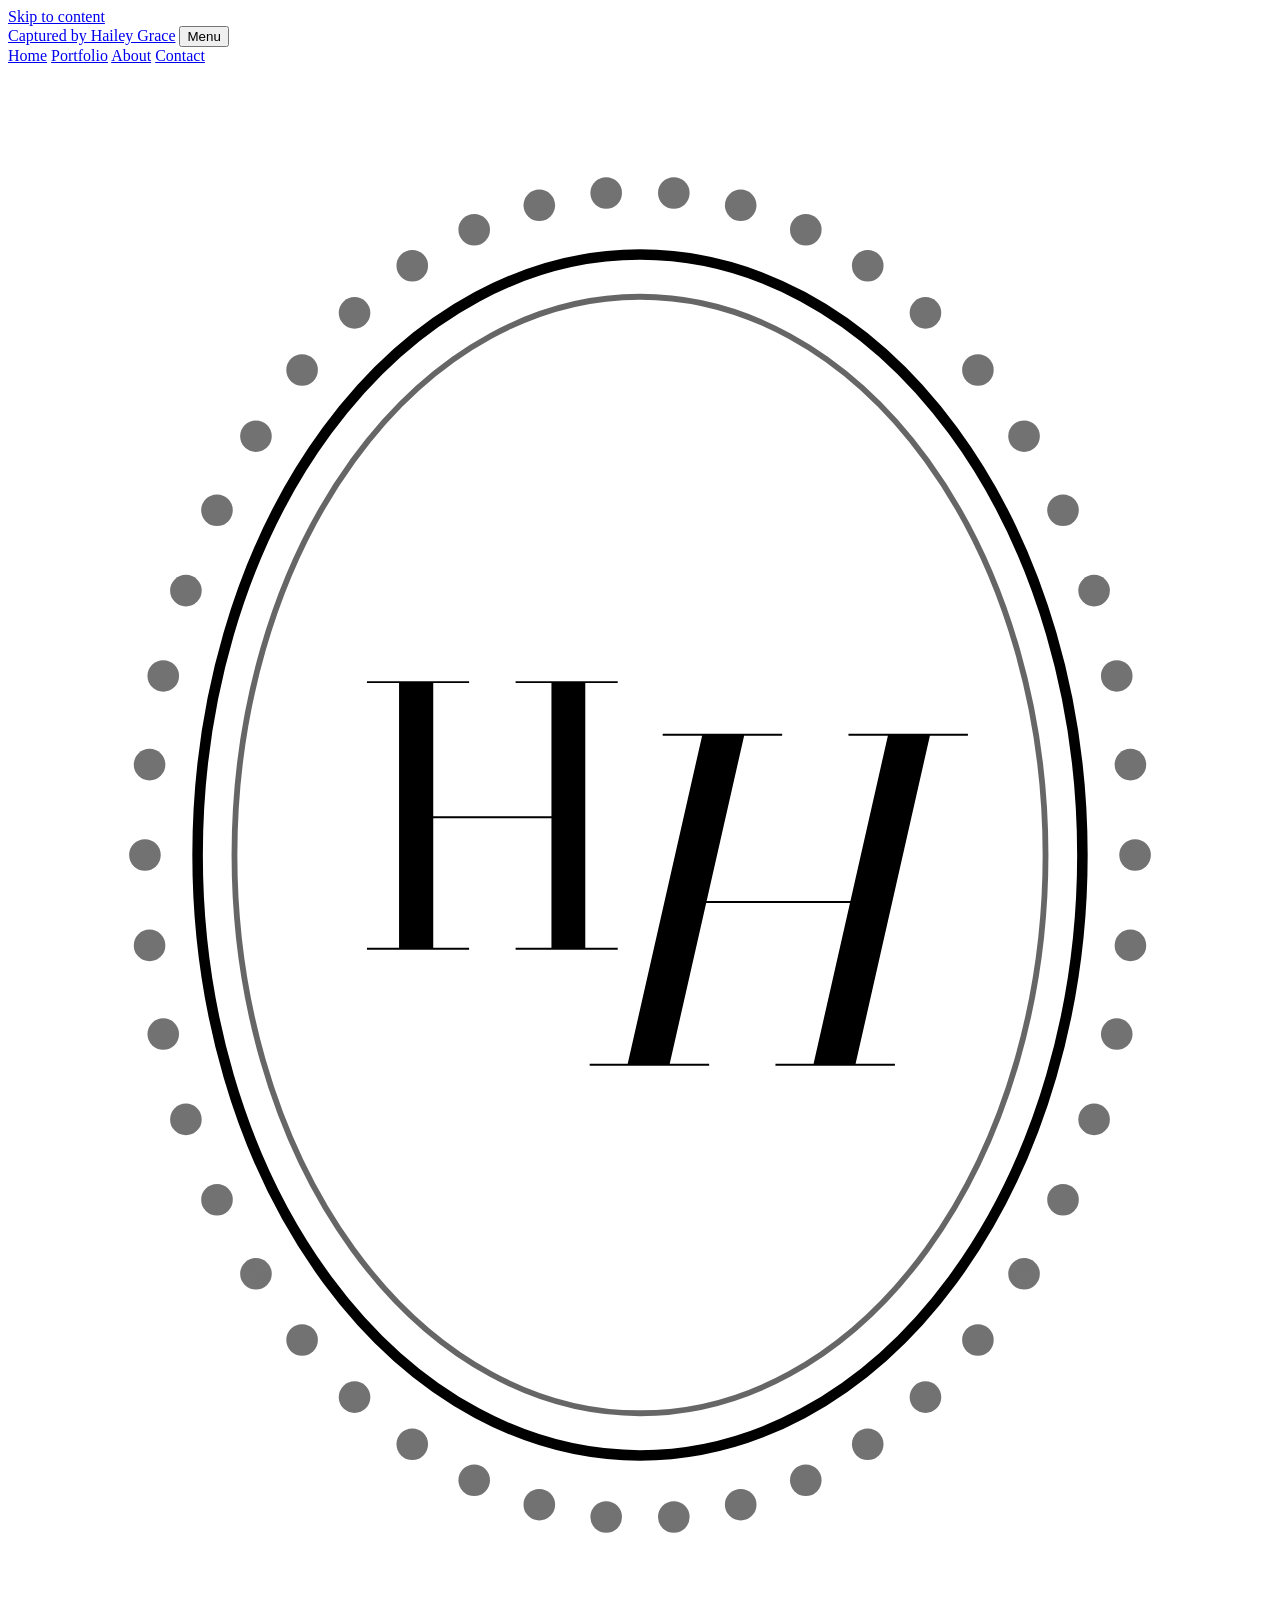
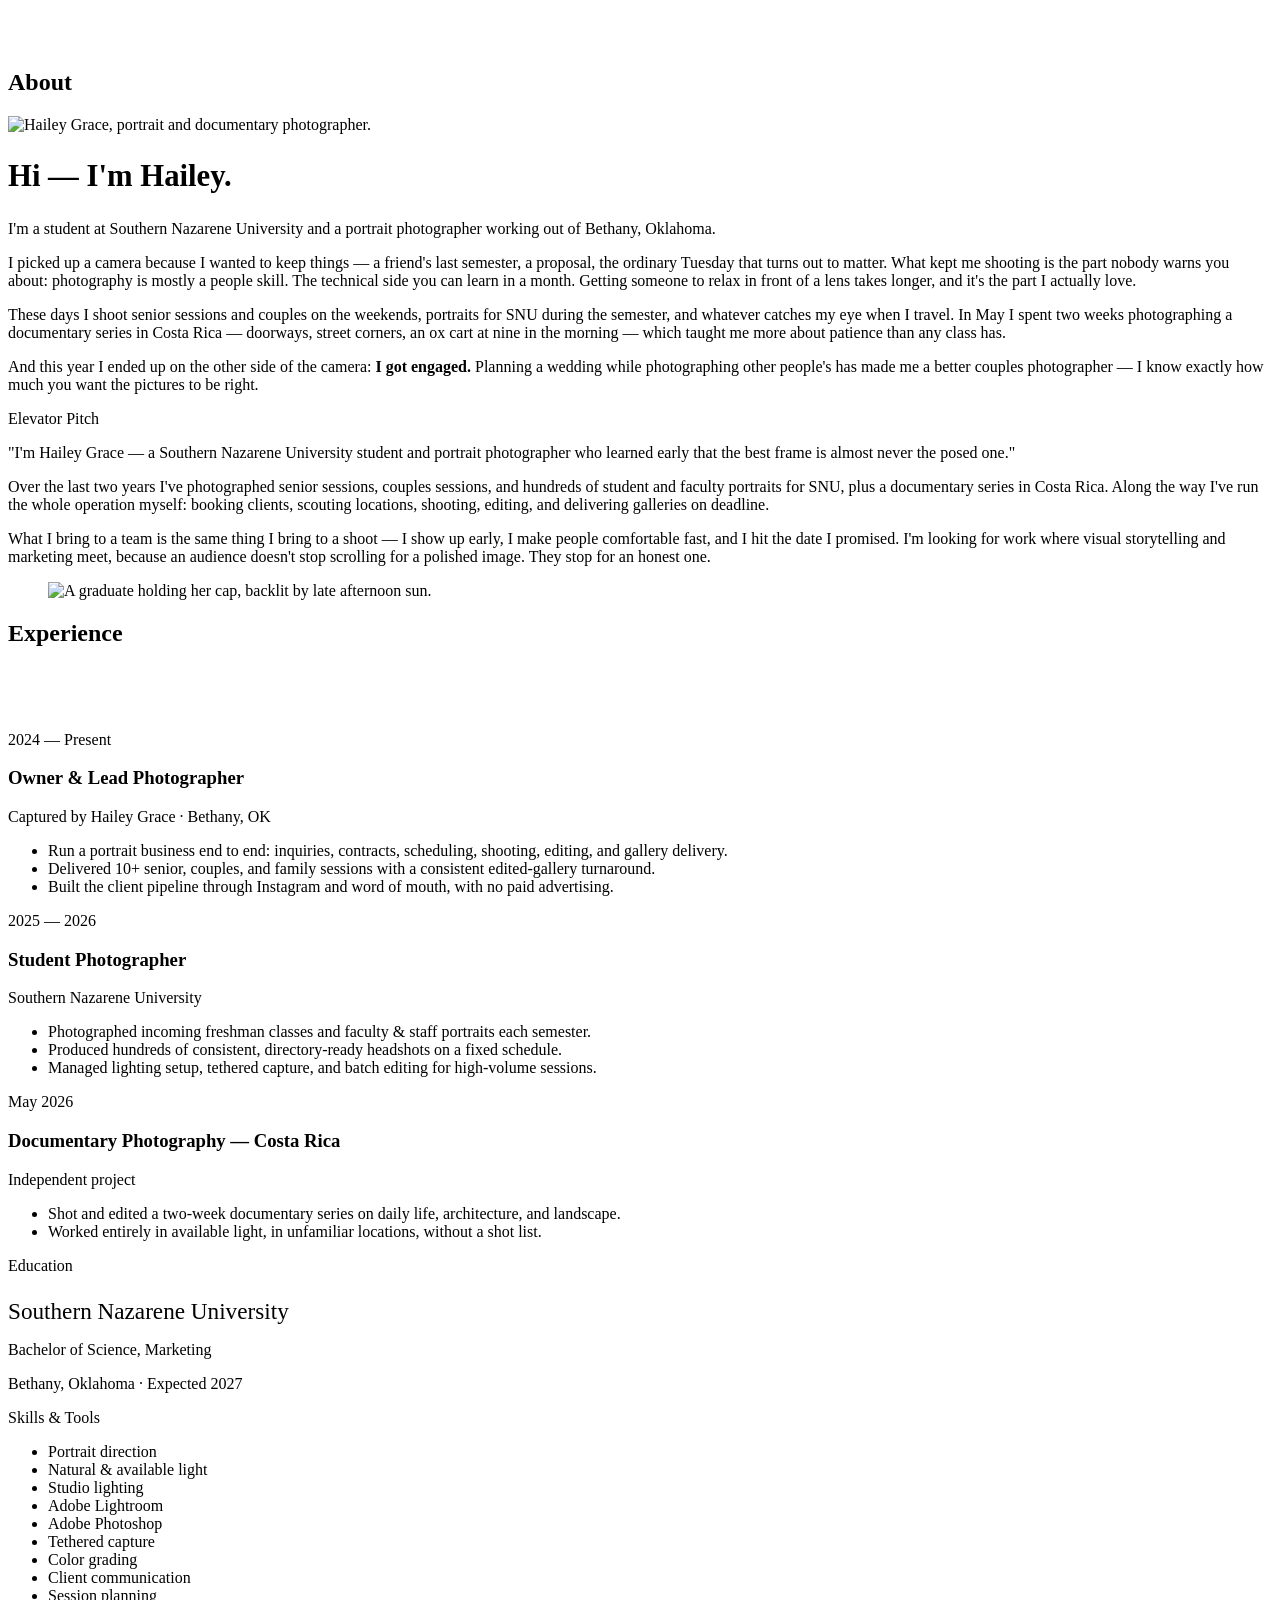
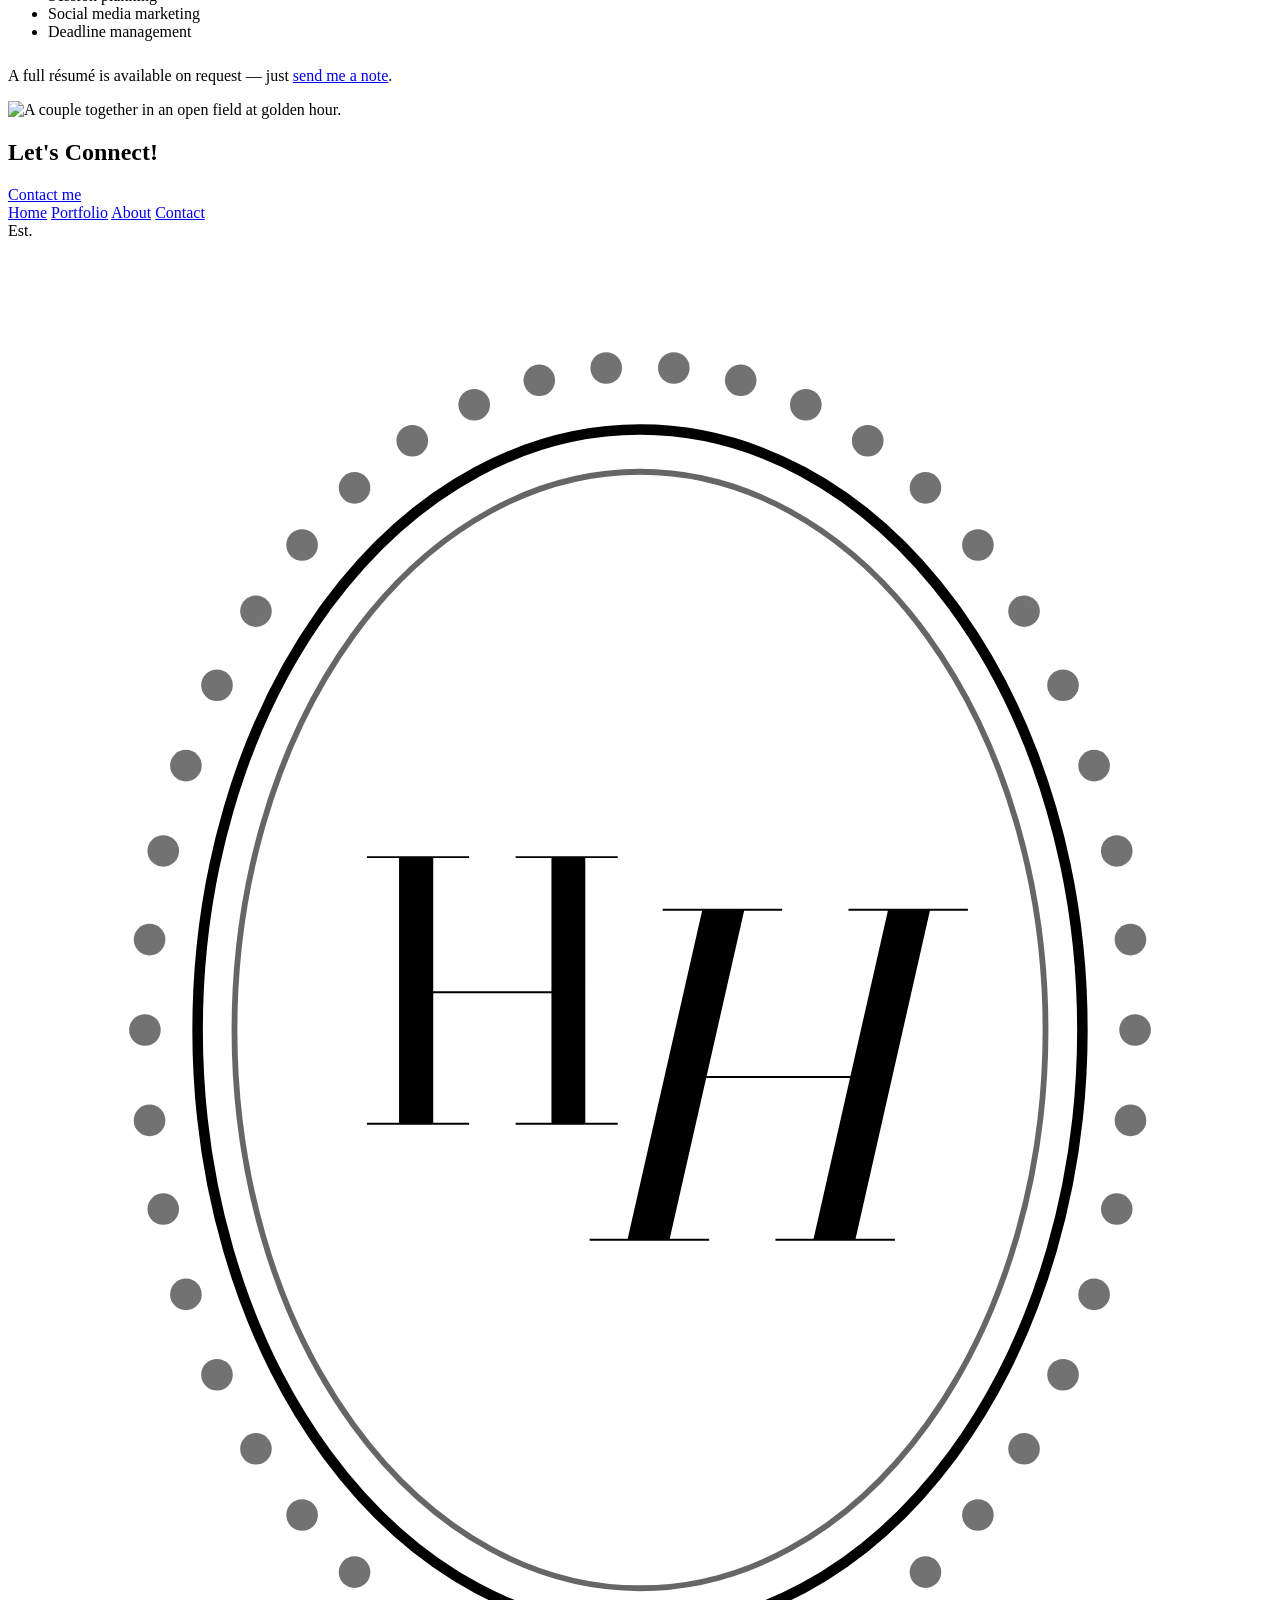
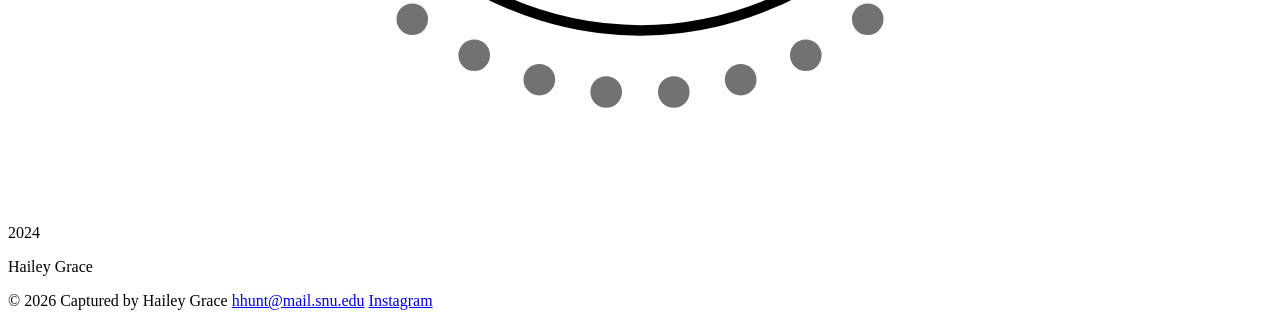
==== about.html @ 38328114 "Add about.html" ====
<!DOCTYPE html>
<html lang="en">
<head>
<title>About — Captured by Hailey Grace</title>
<meta name="description" content="Hailey Grace is a Southern Nazarene University student and portrait photographer in Oklahoma City.">
<meta charset="utf-8">
<meta name="viewport" content="width=device-width, initial-scale=1">
<link rel="icon" href="data:image/svg+xml,<svg xmlns='http://www.w3.org/2000/svg' viewBox='0 0 100 100'><rect width='100' height='100' fill='%23FFFDFB'/><text x='50' y='70' text-anchor='middle' font-family='Didot,serif' font-size='58' fill='%236E89A0'>H</text></svg>">
<link rel="preconnect" href="https://fonts.googleapis.com">
<link rel="preconnect" href="https://fonts.gstatic.com" crossorigin>
<link href="https://fonts.googleapis.com/css2?family=Bodoni+Moda:ital,opsz,wght@0,6..96,400;0,6..96,500;1,6..96,400&family=Cormorant+Garamond:ital,wght@0,300;0,400;0,500;1,400&display=swap" rel="stylesheet">
<link rel="stylesheet" href="css/styles.css">
</head>
<body>
<a class="skip-link" href="#main">Skip to content</a>
<div class="topbar"></div>

<header class="site-header site-header--solid">
  <div class="wrap site-header__inner">
    <a class="brandmark" href="index.html">Captured by Hailey Grace</a>
    <button class="nav-toggle" type="button" aria-expanded="false" aria-controls="primary-nav">
      <span></span><span class="visually-hidden">Menu</span>
    </button>
    <nav class="nav" id="primary-nav" aria-label="Primary">
      <a href="index.html">Home</a>
      <a href="work.html">Portfolio</a>
      <a href="about.html" aria-current="page">About</a>
      <a href="contact.html">Contact</a>
    </nav>
  </div>
</header>

<main id="main">
  <section class="wrap page-head">
    <svg class="crest" viewBox="0 0 120 150" aria-hidden="true" focusable="false">
  <g fill="currentColor" opacity=".55"><circle cx="107.00" cy="75.00" r="1.5"/><circle cx="106.56" cy="83.58" r="1.5"/><circle cx="105.26" cy="92.00" r="1.5"/><circle cx="103.11" cy="100.10" r="1.5"/><circle cx="100.16" cy="107.73" r="1.5"/><circle cx="96.46" cy="114.76" r="1.5"/><circle cx="92.08" cy="121.04" r="1.5"/><circle cx="87.10" cy="126.47" r="1.5"/><circle cx="81.62" cy="130.94" r="1.5"/><circle cx="75.74" cy="134.36" r="1.5"/><circle cx="69.56" cy="136.68" r="1.5"/><circle cx="63.21" cy="137.85" r="1.5"/><circle cx="56.79" cy="137.85" r="1.5"/><circle cx="50.44" cy="136.68" r="1.5"/><circle cx="44.26" cy="134.36" r="1.5"/><circle cx="38.38" cy="130.94" r="1.5"/><circle cx="32.90" cy="126.47" r="1.5"/><circle cx="27.92" cy="121.04" r="1.5"/><circle cx="23.54" cy="114.76" r="1.5"/><circle cx="19.84" cy="107.73" r="1.5"/><circle cx="16.89" cy="100.10" r="1.5"/><circle cx="14.74" cy="92.00" r="1.5"/><circle cx="13.44" cy="83.58" r="1.5"/><circle cx="13.00" cy="75.00" r="1.5"/><circle cx="13.44" cy="66.42" r="1.5"/><circle cx="14.74" cy="58.00" r="1.5"/><circle cx="16.89" cy="49.90" r="1.5"/><circle cx="19.84" cy="42.27" r="1.5"/><circle cx="23.54" cy="35.24" r="1.5"/><circle cx="27.92" cy="28.96" r="1.5"/><circle cx="32.90" cy="23.53" r="1.5"/><circle cx="38.38" cy="19.06" r="1.5"/><circle cx="44.26" cy="15.64" r="1.5"/><circle cx="50.44" cy="13.32" r="1.5"/><circle cx="56.79" cy="12.15" r="1.5"/><circle cx="63.21" cy="12.15" r="1.5"/><circle cx="69.56" cy="13.32" r="1.5"/><circle cx="75.74" cy="15.64" r="1.5"/><circle cx="81.62" cy="19.06" r="1.5"/><circle cx="87.10" cy="23.53" r="1.5"/><circle cx="92.08" cy="28.96" r="1.5"/><circle cx="96.46" cy="35.24" r="1.5"/><circle cx="100.16" cy="42.27" r="1.5"/><circle cx="103.11" cy="49.90" r="1.5"/><circle cx="105.26" cy="58.00" r="1.5"/><circle cx="106.56" cy="66.42" r="1.5"/></g>
  <ellipse cx="60" cy="75" rx="42" ry="57" fill="none" stroke="currentColor" stroke-width="1"/>
  <ellipse cx="60" cy="75" rx="38.5" ry="53" fill="none" stroke="currentColor" stroke-width=".55" opacity=".6"/>
  <text x="46" y="84" text-anchor="middle" font-family="Bodoni Moda, Didot, serif"
        font-size="34" font-weight="400" fill="currentColor">H</text>
  <text x="72" y="95" text-anchor="middle" font-family="Bodoni Moda, Didot, serif"
        font-size="42" font-style="italic" font-weight="400" fill="currentColor">H</text>
</svg>
    <h1 class="display">About</h1>
  </section>

  <section class="wrap" style="padding-bottom:var(--section);">
    <div class="split">
      <div class="split__img">
        <img src="images/hailey.jpg" width="880" height="1100"
             alt="Hailey Grace, portrait and documentary photographer.">
      </div>
      <div>
        <h2 class="display display--ink" style="font-size:clamp(1.3rem,2.4vw,2rem);">Hi — I'm Hailey.</h2>
        <p class="lede" style="margin-top:1.4rem;">
          I'm a student at Southern Nazarene University and a portrait photographer
          working out of Bethany, Oklahoma.
        </p>
        <p>
          I picked up a camera because I wanted to keep things — a friend's last
          semester, a proposal, the ordinary Tuesday that turns out to matter. What
          kept me shooting is the part nobody warns you about: photography is mostly
          a people skill. The technical side you can learn in a month. Getting someone
          to relax in front of a lens takes longer, and it's the part I actually love.
        </p>
        <p>
          These days I shoot senior sessions and couples on the weekends, portraits for
          SNU during the semester, and whatever catches my eye when I travel. In May
          I spent two weeks photographing a documentary series in Costa Rica — doorways,
          street corners, an ox cart at nine in the morning — which taught me more about
          patience than any class has.
        </p>
        <p>
          And this year I ended up on the other side of the camera: <strong>I got engaged.</strong>
          Planning a wedding while photographing other people's has made me a better couples
          photographer — I know exactly how much you want the pictures to be right.
        </p>
      </div>
    </div>
  </section>

  <!-- ============ ELEVATOR PITCH ============ -->
  <section class="band">
    <div class="wrap band__grid">
      <div class="band__card">
        <p class="est" style="margin-bottom:1rem;">Elevator Pitch</p>
        <p class="pitch" style="margin-top:0;">
          "I'm Hailey Grace — a Southern Nazarene University student and portrait
          photographer who learned early that the best frame is almost never the posed one."
        </p>
        <p>
          Over the last two years I've photographed senior sessions, couples sessions, and
          hundreds of student and faculty portraits for SNU, plus a documentary series in
          Costa Rica. Along the way I've run the whole operation myself: booking clients,
          scouting locations, shooting, editing, and delivering galleries on deadline.
        </p>
        <p>
          What I bring to a team is the same thing I bring to a shoot — I show up early,
          I make people comfortable fast, and I hit the date I promised. I'm looking for
          work where visual storytelling and marketing meet, because an audience doesn't
          stop scrolling for a polished image. They stop for an honest one.
        </p>
      </div>
      <figure class="band__photo">
        <img src="images/grid/senior-mallory-01.jpg" width="600" height="900" loading="lazy"
             alt="A graduate holding her cap, backlit by late afternoon sun.">
      </figure>
    </div>
  </section>

  <!-- ============ EXPERIENCE ============ -->
  <section class="section">
    <div class="wrap">
      <div class="page-head" style="padding-block:0 clamp(40px,5vw,64px);">
        <h2 class="display">Experience</h2>
      </div>

      <div class="entry">
        <div class="entry__when">2024 — Present</div>
        <div>
          <h3>Owner &amp; Lead Photographer</h3>
          <p class="entry__org">Captured by Hailey Grace · Bethany, OK</p>
          <ul>
            <li>Run a portrait business end to end: inquiries, contracts, scheduling, shooting, editing, and gallery delivery.</li>
            <li>Delivered 10+ senior, couples, and family sessions with a consistent edited-gallery turnaround.</li>
            <li>Built the client pipeline through Instagram and word of mouth, with no paid advertising.</li>
          </ul>
        </div>
      </div>

      <div class="entry">
        <div class="entry__when">2025 — 2026</div>
        <div>
          <h3>Student Photographer</h3>
          <p class="entry__org">Southern Nazarene University</p>
          <ul>
            <li>Photographed incoming freshman classes and faculty &amp; staff portraits each semester.</li>
            <li>Produced hundreds of consistent, directory-ready headshots on a fixed schedule.</li>
            <li>Managed lighting setup, tethered capture, and batch editing for high-volume sessions.</li>
          </ul>
        </div>
      </div>

      <div class="entry">
        <div class="entry__when">May 2026</div>
        <div>
          <h3>Documentary Photography — Costa Rica</h3>
          <p class="entry__org">Independent project</p>
          <ul>
            <li>Shot and edited a two-week documentary series on daily life, architecture, and landscape.</li>
            <li>Worked entirely in available light, in unfamiliar locations, without a shot list.</li>
          </ul>
        </div>
      </div>
    </div>
  </section>

  <!-- ============ EDUCATION + SKILLS ============ -->
  <section class="section" style="padding-top:0;">
    <div class="wrap resume">
      <div>
        <p class="est" style="margin-bottom:1rem;">Education</p>
        <h3 style="font-family:var(--serif);font-weight:400;font-size:1.45rem;color:var(--ink);margin-bottom:.4rem;">Southern Nazarene University</h3>
        <p class="muted" style="margin-bottom:.2rem;">Bachelor of Science, Marketing</p>
        <p class="muted">Bethany, Oklahoma · Expected 2027</p>
      </div>
      <div>
        <p class="est" style="margin-bottom:1rem;">Skills &amp; Tools</p>
        <ul class="skills">
          <li>Portrait direction</li>
          <li>Natural &amp; available light</li>
          <li>Studio lighting</li>
          <li>Adobe Lightroom</li>
          <li>Adobe Photoshop</li>
          <li>Tethered capture</li>
          <li>Color grading</li>
          <li>Client communication</li>
          <li>Session planning</li>
          <li>Social media marketing</li>
          <li>Deadline management</li>
        </ul>
        <p class="muted" style="margin-top:1.6rem;">
          A full résumé is available on request — just
          <a class="link" href="contact.html">send me a note</a>.
        </p>
      </div>
    </div>
  </section>

  <section class="cta-band">
    <img src="images/cta.jpg" width="2400" height="1435" loading="lazy"
         alt="A couple together in an open field at golden hour.">
    <div class="cta-band__inner">
      <h2>Let's Connect!</h2>
      <a class="pill pill--white" href="contact.html">Contact me</a>
    </div>
  </section>
</main>

<footer class="site-footer">
  <div class="wrap">
    <nav class="footer__nav" aria-label="Footer">
      <a href="index.html">Home</a>
      <a href="work.html">Portfolio</a>
      <a href="about.html">About</a>
      <a href="contact.html">Contact</a>
    </nav>
    <div class="crest-line">
      <span class="est">Est.</span>
      <svg class="crest" viewBox="0 0 120 150" aria-hidden="true" focusable="false">
  <g fill="currentColor" opacity=".55"><circle cx="107.00" cy="75.00" r="1.5"/><circle cx="106.56" cy="83.58" r="1.5"/><circle cx="105.26" cy="92.00" r="1.5"/><circle cx="103.11" cy="100.10" r="1.5"/><circle cx="100.16" cy="107.73" r="1.5"/><circle cx="96.46" cy="114.76" r="1.5"/><circle cx="92.08" cy="121.04" r="1.5"/><circle cx="87.10" cy="126.47" r="1.5"/><circle cx="81.62" cy="130.94" r="1.5"/><circle cx="75.74" cy="134.36" r="1.5"/><circle cx="69.56" cy="136.68" r="1.5"/><circle cx="63.21" cy="137.85" r="1.5"/><circle cx="56.79" cy="137.85" r="1.5"/><circle cx="50.44" cy="136.68" r="1.5"/><circle cx="44.26" cy="134.36" r="1.5"/><circle cx="38.38" cy="130.94" r="1.5"/><circle cx="32.90" cy="126.47" r="1.5"/><circle cx="27.92" cy="121.04" r="1.5"/><circle cx="23.54" cy="114.76" r="1.5"/><circle cx="19.84" cy="107.73" r="1.5"/><circle cx="16.89" cy="100.10" r="1.5"/><circle cx="14.74" cy="92.00" r="1.5"/><circle cx="13.44" cy="83.58" r="1.5"/><circle cx="13.00" cy="75.00" r="1.5"/><circle cx="13.44" cy="66.42" r="1.5"/><circle cx="14.74" cy="58.00" r="1.5"/><circle cx="16.89" cy="49.90" r="1.5"/><circle cx="19.84" cy="42.27" r="1.5"/><circle cx="23.54" cy="35.24" r="1.5"/><circle cx="27.92" cy="28.96" r="1.5"/><circle cx="32.90" cy="23.53" r="1.5"/><circle cx="38.38" cy="19.06" r="1.5"/><circle cx="44.26" cy="15.64" r="1.5"/><circle cx="50.44" cy="13.32" r="1.5"/><circle cx="56.79" cy="12.15" r="1.5"/><circle cx="63.21" cy="12.15" r="1.5"/><circle cx="69.56" cy="13.32" r="1.5"/><circle cx="75.74" cy="15.64" r="1.5"/><circle cx="81.62" cy="19.06" r="1.5"/><circle cx="87.10" cy="23.53" r="1.5"/><circle cx="92.08" cy="28.96" r="1.5"/><circle cx="96.46" cy="35.24" r="1.5"/><circle cx="100.16" cy="42.27" r="1.5"/><circle cx="103.11" cy="49.90" r="1.5"/><circle cx="105.26" cy="58.00" r="1.5"/><circle cx="106.56" cy="66.42" r="1.5"/></g>
  <ellipse cx="60" cy="75" rx="42" ry="57" fill="none" stroke="currentColor" stroke-width="1"/>
  <ellipse cx="60" cy="75" rx="38.5" ry="53" fill="none" stroke="currentColor" stroke-width=".55" opacity=".6"/>
  <text x="46" y="84" text-anchor="middle" font-family="Bodoni Moda, Didot, serif"
        font-size="34" font-weight="400" fill="currentColor">H</text>
  <text x="72" y="95" text-anchor="middle" font-family="Bodoni Moda, Didot, serif"
        font-size="42" font-style="italic" font-weight="400" fill="currentColor">H</text>
</svg>
      <span class="est">2024</span>
    </div>
    <p class="footer__logo">Hailey Grace</p>
    <div class="footer__meta">
      <span>© <span id="year">2026</span> Captured by Hailey Grace</span>
      <a href="mailto:hhunt@mail.snu.edu">hhunt@mail.snu.edu</a>
      <a href="https://instagram.com/capturedby.haileygrace" target="_blank" rel="noopener">Instagram</a>
    </div>
  </div>
</footer>
<script>document.getElementById("year").textContent = new Date().getFullYear();</script>
<script src="js/main.js"></script>
</body>
</html>
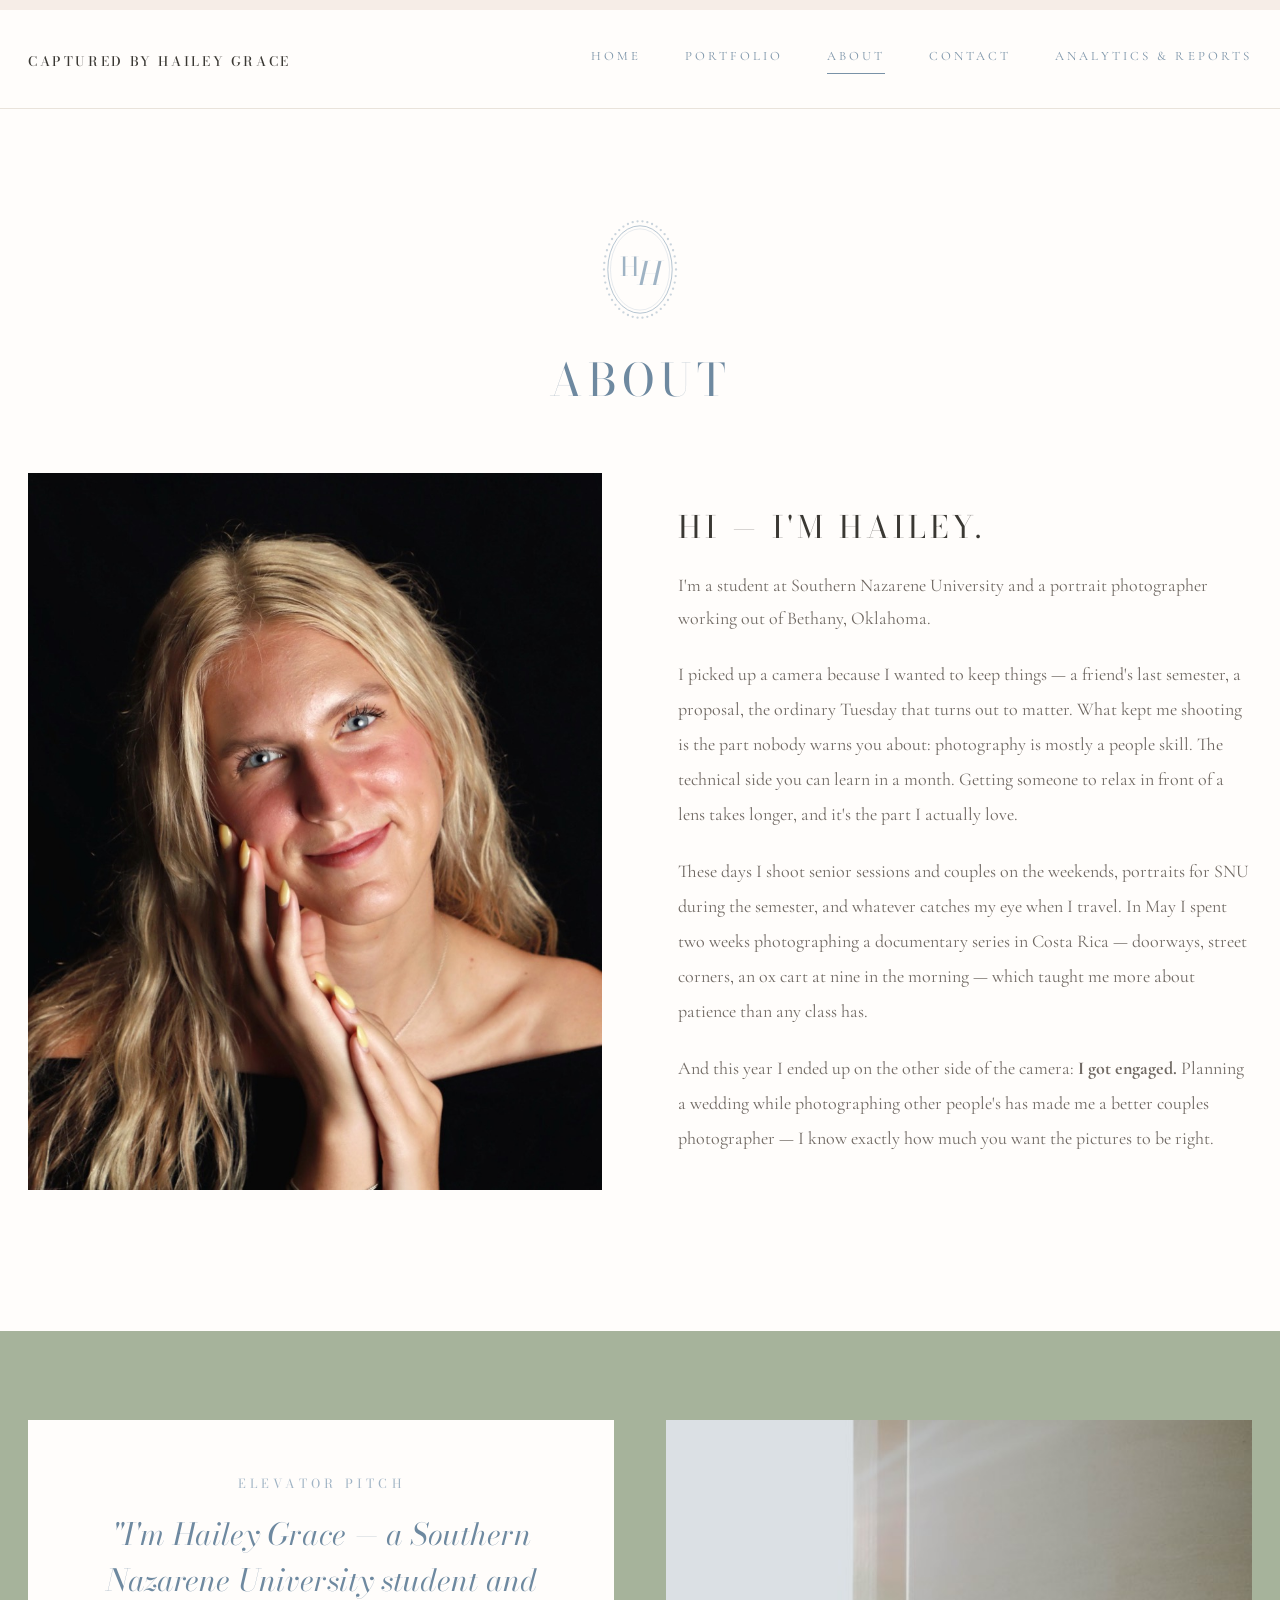
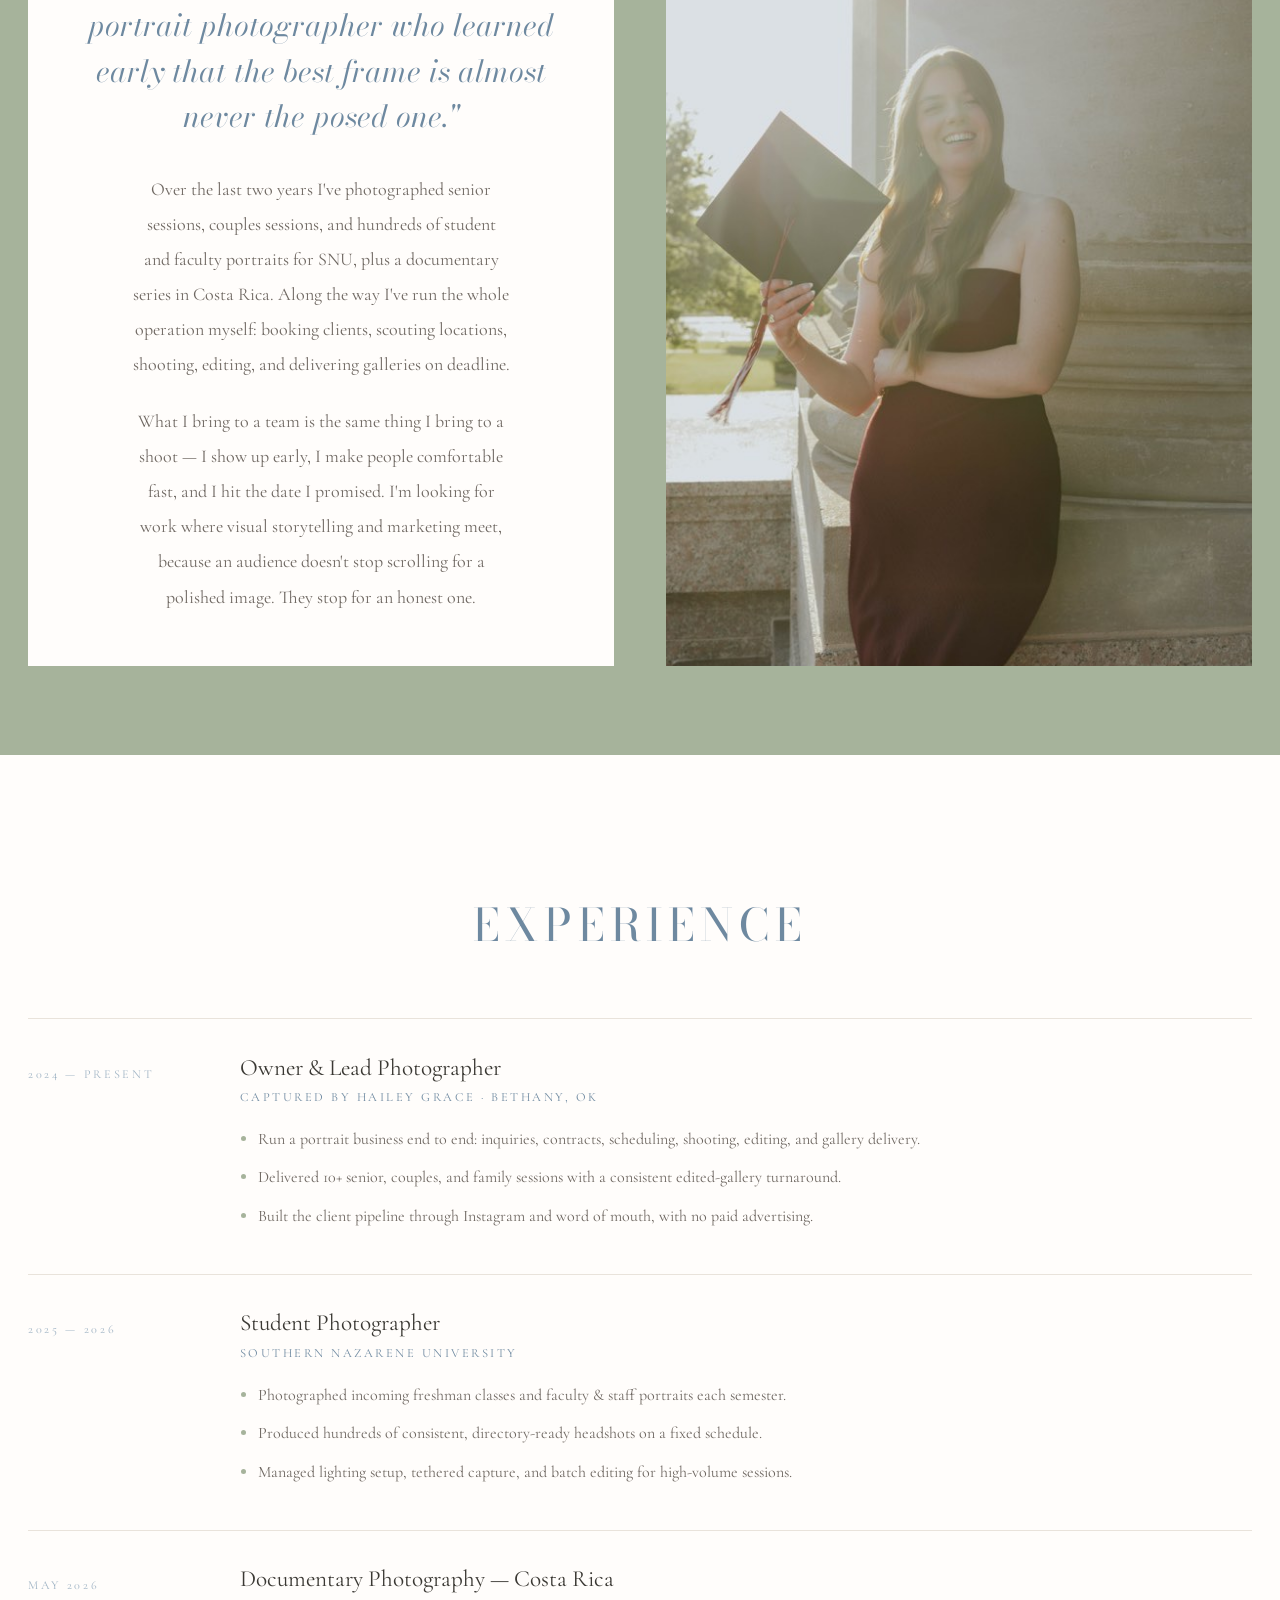
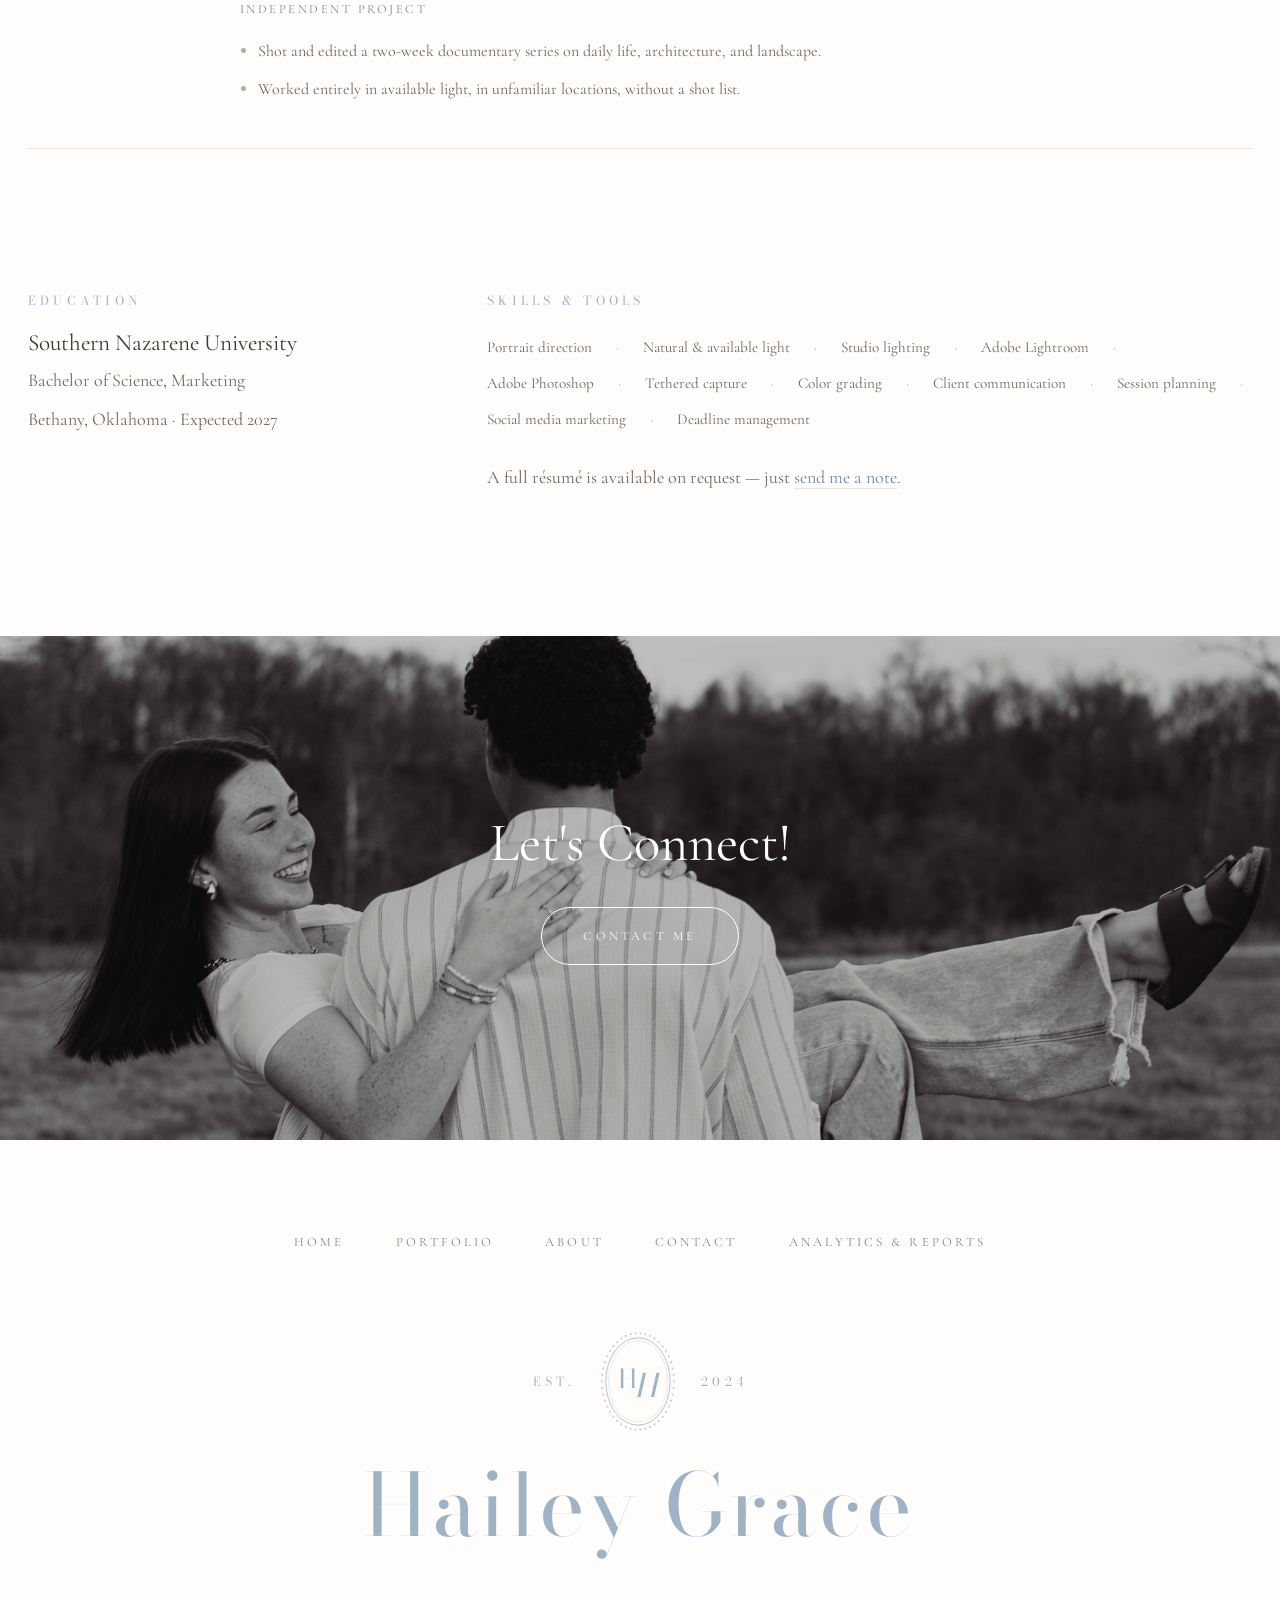
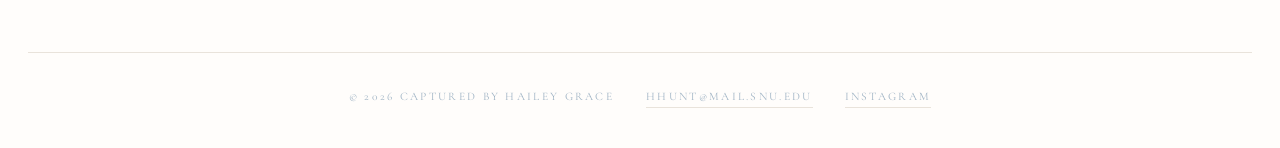
==== commit 4e7f7f5e: "Add files via upload" ====
--- a/about.html
+++ b/about.html
@@ -26,6 +26,7 @@
       <a href="work.html">Portfolio</a>
       <a href="about.html" aria-current="page">About</a>
       <a href="contact.html">Contact</a>
+      <a href="reports.html">Analytics &amp; Reports</a>
     </nav>
   </div>
 </header>
@@ -204,6 +205,7 @@
       <a href="work.html">Portfolio</a>
       <a href="about.html">About</a>
       <a href="contact.html">Contact</a>
+      <a href="reports.html">Analytics &amp; Reports</a>
     </nav>
     <div class="crest-line">
       <span class="est">Est.</span>
@@ -227,6 +229,7 @@
   </div>
 </footer>
 <script>document.getElementById("year").textContent = new Date().getFullYear();</script>
+<script src="js/analytics.js"></script>
 <script src="js/main.js"></script>
 </body>
 </html>
--- a/css/styles.css
+++ b/css/styles.css
@@ -0,0 +1,528 @@
+/* ==========================================================================
+   Captured by Hailey Hunt
+   Warm white, dusty blue, sage. Didone display caps over a light serif body.
+   Full-bleed photographs; type set wide and quiet.
+   ========================================================================== */
+
+:root {
+  --paper:      #FFFDFB;
+  --blush:      #F6EDE7;
+  --sage:       #A6B39B;
+  --sage-deep:  #79876B;
+  --blue:       #6E89A0;   /* headings — passes AA on paper */
+  --blue-soft:  #9FB3C4;
+  --ink:        #3A3833;
+  --body:       #6F6862;
+  --line:       #E9E3DB;
+
+  --display: "Bodoni Moda", Didot, "Times New Roman", serif;
+  --serif:   "Cormorant Garamond", Georgia, serif;
+
+  --gutter: 28px;
+  --section: clamp(84px, 11vw, 168px);
+  --maxw: 1320px;
+
+  color-scheme: light;
+}
+
+/* --- Reset ------------------------------------------------------------- */
+*, *::before, *::after { box-sizing: border-box; }
+html { -webkit-text-size-adjust: 100%; scroll-behavior: smooth; }
+body {
+  margin: 0;
+  background: var(--paper);
+  color: var(--body);
+  font-family: var(--serif);
+  font-size: 18px;
+  font-weight: 400;
+  line-height: 1.95;
+  -webkit-font-smoothing: antialiased;
+  overflow-x: hidden;
+}
+figure, blockquote, dl, dd { margin: 0; }
+img { display: block; max-width: 100%; height: auto; }
+a { color: inherit; }
+button { font: inherit; color: inherit; }
+
+@media (prefers-reduced-motion: reduce) {
+  html { scroll-behavior: auto; }
+  *, *::before, *::after {
+    animation-duration: .01ms !important;
+    transition-duration: .01ms !important;
+  }
+}
+
+/* --- Layout ------------------------------------------------------------ */
+.wrap { width: 100%; max-width: var(--maxw); margin-inline: auto; padding-inline: var(--gutter); }
+.wrap--narrow { max-width: 860px; }
+.section { padding-block: var(--section); }
+
+/* Thin blush rule across the very top of every page */
+.topbar { height: 10px; background: var(--blush); }
+
+/* --- Typography -------------------------------------------------------- */
+h1, h2, h3, h4 { font-family: var(--display); font-weight: 400; margin: 0; line-height: 1.18; }
+
+/* The signature move: wide letterspaced Didone capitals in dusty blue. */
+.display {
+  font-family: var(--display);
+  font-weight: 400;
+  text-transform: uppercase;
+  letter-spacing: .13em;
+  line-height: 1.3;
+  color: var(--blue);
+  font-size: clamp(1.6rem, 3.5vw, 3.1rem);
+}
+.display--ink { color: var(--ink); }
+.display--white { color: #fff; }
+
+.script {
+  font-family: var(--serif);
+  font-size: clamp(1.15rem, 2vw, 1.55rem);
+  font-weight: 400;
+  line-height: 1.6;
+  color: var(--body);
+}
+
+.est {
+  font-family: var(--display);
+  font-size: .78rem;
+  letter-spacing: .34em;
+  text-transform: uppercase;
+  color: var(--blue-soft);
+}
+
+p { margin: 0 0 1.2em; }
+p:last-child { margin-bottom: 0; }
+.lede { font-size: 1.12rem; line-height: 1.85; }
+.muted { color: var(--body); }
+
+/* --- Crest ------------------------------------------------------------- */
+.crest { display: block; width: 92px; height: auto; color: var(--blue-soft); }
+.crest--center { margin-inline: auto; }
+.crest--sm { width: 66px; }
+
+/* Crest flanked by EST. / year */
+.crest-line {
+  display: flex;
+  align-items: center;
+  justify-content: center;
+  gap: 1.1rem;
+}
+.crest-line .est { white-space: nowrap; }
+
+/* --- Buttons ----------------------------------------------------------- */
+.pill {
+  display: inline-block;
+  padding: 1rem 2.6rem;
+  border: 1px solid currentColor;
+  border-radius: 100px;
+  font-family: var(--serif);
+  font-size: .78rem;
+  letter-spacing: .26em;
+  text-transform: uppercase;
+  text-decoration: none;
+  color: var(--blue);
+  background: none;
+  cursor: pointer;
+  transition: background .4s ease, color .4s ease, border-color .4s ease;
+}
+.pill:hover { background: var(--blue); border-color: var(--blue); color: #fff; }
+.pill--white { color: #fff; }
+.pill--white:hover { background: #fff; border-color: #fff; color: var(--ink); }
+.pill--sage { color: var(--sage-deep); }
+.pill--sage:hover { background: var(--sage-deep); border-color: var(--sage-deep); color: #fff; }
+
+.btn-row { display: flex; flex-wrap: wrap; gap: 1.4rem; margin-top: 2.4rem; }
+.btn-row--center { justify-content: center; }
+
+.link {
+  color: var(--blue);
+  text-decoration: none;
+  border-bottom: 1px solid var(--line);
+  transition: border-color .3s ease;
+}
+.link:hover { border-color: var(--blue); }
+
+/* --- Header ------------------------------------------------------------ */
+.site-header {
+  position: absolute;
+  top: 10px; left: 0; right: 0;
+  z-index: 60;
+}
+.site-header--solid {
+  position: relative;
+  top: 0;
+  background: var(--paper);
+  border-bottom: 1px solid var(--line);
+}
+.site-header__inner {
+  display: flex;
+  align-items: flex-start;
+  justify-content: space-between;
+  gap: 2rem;
+  padding-block: 2.1rem;
+}
+.brandmark {
+  font-family: var(--display);
+  font-size: .82rem;
+  font-weight: 500;
+  letter-spacing: .2em;
+  text-transform: uppercase;
+  text-decoration: none;
+  color: #fff;
+  white-space: nowrap;
+  padding-top: .35rem;
+}
+.site-header--solid .brandmark { color: var(--ink); }
+
+.nav {
+  display: flex;
+  flex-wrap: wrap;
+  justify-content: flex-end;
+  gap: .9rem clamp(1.6rem, 3.4vw, 3.2rem);
+  max-width: 62%;
+}
+.nav a {
+  font-family: var(--serif);
+  font-size: .8rem;
+  letter-spacing: .24em;
+  text-transform: uppercase;
+  text-decoration: none;
+  color: #fff;
+  padding-bottom: .3rem;
+  border-bottom: 1px solid transparent;
+  transition: border-color .35s ease, opacity .3s ease;
+  opacity: .92;
+}
+.nav a:hover { opacity: 1; border-bottom-color: currentColor; }
+.nav a[aria-current="page"] { border-bottom-color: currentColor; }
+.site-header--solid .nav a { color: var(--blue); }
+
+.nav-toggle {
+  display: none;
+  width: 34px; height: 30px;
+  border: 0; background: none; cursor: pointer; padding: 0;
+  position: relative;
+}
+.nav-toggle span,
+.nav-toggle span::before,
+.nav-toggle span::after {
+  content: "";
+  position: absolute;
+  left: 50%; translate: -50% 0;
+  width: 22px; height: 1px;
+  background: #fff;
+  transition: transform .35s ease, opacity .2s ease;
+}
+.site-header--solid .nav-toggle span,
+.site-header--solid .nav-toggle span::before,
+.site-header--solid .nav-toggle span::after { background: var(--ink); }
+.nav-toggle span { top: 50%; }
+.nav-toggle span::before { top: -7px; left: 0; translate: 0 0; }
+.nav-toggle span::after  { top:  7px; left: 0; translate: 0 0; }
+.nav-toggle[aria-expanded="true"] span { background: transparent; }
+.nav-toggle[aria-expanded="true"] span::before { transform: translateY(7px) rotate(45deg); }
+.nav-toggle[aria-expanded="true"] span::after  { transform: translateY(-7px) rotate(-45deg); }
+
+@media (max-width: 900px) {
+  .nav-toggle { display: block; }
+  .nav {
+    position: fixed;
+    inset: 0 0 auto 0;
+    max-width: none;
+    flex-direction: column;
+    align-items: center;
+    justify-content: center;
+    gap: 0;
+    background: var(--paper);
+    padding: 5.5rem var(--gutter) 2.5rem;
+    transform: translateY(-105%);
+    transition: transform .5s cubic-bezier(.4,0,.2,1);
+    z-index: 59;
+  }
+  .nav.is-open { transform: translateY(0); }
+  .nav a, .site-header--solid .nav a {
+    color: var(--blue);
+    width: 100%;
+    text-align: center;
+    padding-block: 1.1rem;
+    border-bottom: 1px solid var(--line);
+  }
+  .nav a:last-child { border-bottom: 0; }
+}
+
+/* --- Full-viewport hero ------------------------------------------------ */
+.hero-full { position: relative; height: calc(100svh - 10px); min-height: 540px; overflow: hidden; }
+.hero-full img { width: 100%; height: 100%; object-fit: cover; object-position: center 42%; }
+.hero-full::after {
+  content: "";
+  position: absolute; inset: 0;
+  background: linear-gradient(to bottom, rgba(40,38,34,.34) 0%, rgba(40,38,34,.12) 38%, rgba(40,38,34,.22) 100%);
+}
+.hero-full__name {
+  position: absolute;
+  left: 50%; top: 52%;
+  translate: -50% -50%;
+  z-index: 2;
+  width: 100%;
+  padding-inline: var(--gutter);
+  text-align: center;
+  font-family: var(--display);
+  font-weight: 300;
+  letter-spacing: .02em;
+  line-height: 1;
+  color: #fff;
+  font-size: clamp(2.1rem, 9vw, 8.5rem);
+  text-shadow: 0 2px 36px rgba(0,0,0,.22);
+}
+
+/* --- Statement + scattered photographs --------------------------------- */
+.statement { position: relative; text-align: center; }
+.statement__inner { max-width: 760px; margin-inline: auto; position: relative; z-index: 2; }
+.statement .crest { margin: 0 auto 1.8rem; }
+.statement .display { margin-bottom: 1.6rem; }
+.statement .script { margin-bottom: 1rem; }
+
+.scatter { position: absolute; inset: 0; pointer-events: none; }
+.scatter img { position: absolute; width: clamp(140px, 15vw, 218px); box-shadow: 0 10px 34px rgba(58,56,51,.09); }
+.scatter img:nth-child(1) { left: 2%;  top: 16%; }
+.scatter img:nth-child(2) { right: 8%; top: 4%; }
+.scatter img:nth-child(3) { right: 1%; top: 40%; }
+@media (max-width: 1080px) { .scatter { display: none; } }
+
+/* --- Sage band --------------------------------------------------------- */
+.band { background: var(--sage); padding-block: clamp(56px, 7vw, 96px); }
+.band__grid {
+  display: grid;
+  grid-template-columns: 1fr 1fr;
+  gap: clamp(28px, 4vw, 64px);
+  align-items: stretch;
+}
+.band__grid > * { min-width: 0; }
+.band__card {
+  background: var(--paper);
+  padding: clamp(2.4rem, 4vw, 4rem) clamp(1.8rem, 3.5vw, 3.4rem);
+  text-align: center;
+  display: flex;
+  flex-direction: column;
+  align-items: center;
+  justify-content: center;
+}
+.band__card .crest-line { margin-bottom: 1.2rem; }
+.band__logo {
+  font-family: var(--display);
+  font-weight: 300;
+  letter-spacing: .04em;
+  color: var(--blue);
+  font-size: clamp(1.5rem, 3vw, 2.5rem);
+  line-height: 1;
+  margin-bottom: 1.8rem;
+}
+.band__card p { max-width: 42ch; }
+.band__photo img { width: 100%; height: 100%; object-fit: cover; aspect-ratio: 4/5; }
+@media (max-width: 860px) {
+  .band__grid { grid-template-columns: 1fr; }
+  .band__photo img { aspect-ratio: 4/3; }
+}
+
+/* --- Process ----------------------------------------------------------- */
+.process { position: relative; overflow: hidden; padding-block: clamp(72px, 9vw, 130px); }
+.process__bg {
+  position: absolute; inset: 0;
+  width: 100%; height: 100%;
+  object-fit: cover;
+  opacity: .16;
+  filter: grayscale(.4);
+}
+.process__inner { position: relative; z-index: 2; }
+.process .display { text-align: center; margin-bottom: clamp(44px, 6vw, 76px); }
+.steps { display: grid; grid-template-columns: repeat(3, 1fr); gap: clamp(32px, 4vw, 68px); }
+.steps > * { min-width: 0; }
+.step h3 {
+  font-family: var(--serif);
+  font-size: 1.6rem;
+  font-weight: 400;
+  color: var(--blue);
+  margin-bottom: .6rem;
+}
+.step p { font-size: 1rem; line-height: 1.85; }
+.step strong { font-weight: 600; color: var(--ink); }
+@media (max-width: 820px) { .steps { grid-template-columns: 1fr; gap: 2.4rem; } }
+
+/* --- Full-bleed call to action ----------------------------------------- */
+.cta-band { position: relative; height: clamp(380px, 56vh, 560px); overflow: hidden; display: grid; place-items: center; }
+.cta-band img { position: absolute; inset: 0; width: 100%; height: 100%; object-fit: cover; object-position: center 38%; }
+.cta-band::after { content: ""; position: absolute; inset: 0; background: rgba(42,40,36,.26); }
+.cta-band__inner { position: relative; z-index: 2; text-align: center; padding-inline: var(--gutter); }
+.cta-band__inner h2 {
+  font-family: var(--serif);
+  font-size: clamp(2rem, 4.6vw, 3.4rem);
+  font-weight: 400;
+  color: #fff;
+  margin-bottom: 2rem;
+  text-shadow: 0 2px 26px rgba(0,0,0,.24);
+}
+
+/* --- Page head (inner pages) ------------------------------------------ */
+.page-head { text-align: center; padding-block: clamp(64px, 8vw, 108px) clamp(40px, 5vw, 64px); }
+.page-head .crest { margin: 0 auto 1.5rem; }
+.page-head .script { max-width: 58ch; margin-inline: auto; margin-top: 1.2rem; }
+
+/* --- Gallery ----------------------------------------------------------- */
+.filters { display: flex; flex-wrap: wrap; gap: clamp(1.4rem, 3vw, 2.8rem); justify-content: center; margin-bottom: clamp(40px, 5vw, 68px); }
+.filters button {
+  border: 0; background: none; padding: 0 0 .35rem;
+  font-family: var(--serif);
+  font-size: .8rem; letter-spacing: .24em; text-transform: uppercase;
+  color: var(--blue-soft); cursor: pointer;
+  border-bottom: 1px solid transparent;
+  transition: color .3s ease, border-color .3s ease;
+}
+.filters button:hover { color: var(--blue); }
+.filters button[aria-pressed="true"] { color: var(--blue); border-bottom-color: var(--blue); }
+
+.gallery, .featured { display: grid; grid-template-columns: repeat(3, 1fr); gap: clamp(10px, 1.3vw, 18px); }
+@media (max-width: 900px) { .gallery, .featured { grid-template-columns: repeat(2, 1fr); } }
+@media (max-width: 560px) { .gallery, .featured { grid-template-columns: 1fr; } }
+
+.shot { padding: 0; border: 0; background: none; width: 100%; display: block; cursor: pointer; position: relative; overflow: hidden; }
+.shot img { width: 100%; height: 100%; aspect-ratio: 4/5; object-fit: cover; transition: opacity .5s ease, transform 1.3s cubic-bezier(.16,.84,.32,1); }
+.shot:hover img, .shot:focus-visible img { opacity: .85; transform: scale(1.035); }
+.shot::after {
+  content: attr(data-caption);
+  position: absolute; left: 0; right: 0; bottom: 0;
+  padding: 3rem 1.1rem 1.1rem;
+  background: linear-gradient(to top, rgba(42,40,36,.55), transparent);
+  color: #fff; font-family: var(--serif);
+  font-size: .7rem; letter-spacing: .22em; text-transform: uppercase;
+  text-align: left; opacity: 0; transition: opacity .4s ease;
+}
+.shot:hover::after, .shot:focus-visible::after { opacity: 1; }
+.shot.is-hidden { display: none; }
+
+/* --- Split (about) ----------------------------------------------------- */
+.split { display: grid; grid-template-columns: 1fr 1fr; gap: clamp(40px, 6vw, 88px); align-items: center; }
+.split > * { min-width: 0; }
+.split__img img { width: 100%; aspect-ratio: 4/5; object-fit: cover; }
+@media (max-width: 880px) { .split { grid-template-columns: 1fr; } .split__img { max-width: 460px; margin-inline: auto; } }
+
+.pitch {
+  font-family: var(--display);
+  font-size: clamp(1.3rem, 2.4vw, 1.9rem);
+  font-weight: 400;
+  font-style: italic;
+  line-height: 1.5;
+  color: var(--blue);
+  margin: 2rem 0;
+}
+
+/* --- Resume ------------------------------------------------------------ */
+.resume { display: grid; grid-template-columns: 1fr 2fr; gap: clamp(32px,6vw,80px); }
+.resume > * { min-width: 0; }
+@media (max-width: 820px) { .resume { grid-template-columns: 1fr; gap: 2rem; } }
+
+.entry { display: grid; grid-template-columns: 180px 1fr; gap: 2rem; padding: 2.2rem 0; border-top: 1px solid var(--line); }
+.entry:last-child { border-bottom: 1px solid var(--line); }
+.entry__when { font-family: var(--serif); font-size: .76rem; letter-spacing: .22em; text-transform: uppercase; color: var(--blue-soft); padding-top: .5rem; }
+.entry h3 { font-family: var(--serif); font-size: 1.45rem; font-weight: 400; color: var(--ink); margin-bottom: .2rem; }
+.entry__org { font-size: .78rem; letter-spacing: .2em; text-transform: uppercase; color: var(--blue); margin-bottom: .9rem; }
+.entry ul { margin: 0; padding-left: 1.1rem; font-size: 1rem; }
+.entry li { margin-bottom: .45rem; }
+.entry li::marker { color: var(--sage); }
+@media (max-width: 640px) { .entry { grid-template-columns: 1fr; gap: .6rem; } }
+
+.skills { display: flex; flex-wrap: wrap; gap: .4rem 1.5rem; margin: 1.2rem 0 0; padding: 0; }
+.skills li { list-style: none; font-size: .95rem; }
+.skills li::after { content: "·"; margin-left: 1.5rem; color: var(--sage); }
+.skills li:last-child::after { content: ""; }
+
+/* --- Contact ----------------------------------------------------------- */
+.contact-grid { display: grid; grid-template-columns: 1fr 1fr; gap: clamp(40px,7vw,96px); }
+.contact-grid > * { min-width: 0; }
+@media (max-width: 880px) { .contact-grid { grid-template-columns: 1fr; } }
+
+.field { margin-bottom: 1.9rem; }
+.field label { display: block; font-size: .7rem; letter-spacing: .24em; text-transform: uppercase; color: var(--blue-soft); margin-bottom: .6rem; }
+.field input, .field select, .field textarea {
+  width: 100%; padding: .55rem 0;
+  border: 0; border-bottom: 1px solid var(--line); border-radius: 0;
+  background: none; color: var(--ink);
+  font-family: var(--serif); font-size: 1.05rem;
+  transition: border-color .3s ease;
+}
+.field textarea { min-height: 120px; resize: vertical; }
+.field input:focus, .field select:focus, .field textarea:focus { outline: none; border-bottom-color: var(--blue); }
+
+.detail-list { list-style: none; margin: 0; padding: 0; }
+.detail-list li { padding: 1.5rem 0; border-bottom: 1px solid var(--line); }
+.detail-list li:first-child { border-top: 1px solid var(--line); }
+.detail-list dt { font-size: .7rem; letter-spacing: .24em; text-transform: uppercase; color: var(--blue-soft); margin-bottom: .45rem; }
+.detail-list dd { margin: 0; font-size: 1.05rem; color: var(--ink); }
+
+/* --- Footer ------------------------------------------------------------ */
+.site-footer { background: var(--paper); padding-block: clamp(56px, 7vw, 92px) 2.5rem; text-align: center; }
+.footer__nav { display: flex; flex-wrap: wrap; justify-content: center; gap: 1rem clamp(1.8rem, 4vw, 4rem); margin-bottom: clamp(44px, 5vw, 70px); }
+.footer__nav a {
+  font-family: var(--serif); font-size: .8rem; letter-spacing: .24em;
+  text-transform: uppercase; text-decoration: none; color: var(--blue);
+  padding-bottom: .3rem; border-bottom: 1px solid transparent;
+  transition: border-color .3s ease;
+}
+.footer__nav a:hover { border-bottom-color: var(--blue); }
+.footer__logo {
+  font-family: var(--display); font-weight: 300;
+  letter-spacing: .04em;
+  color: var(--blue-soft);
+  font-size: clamp(2rem, 7vw, 5.4rem); line-height: 1;
+  margin-top: 1.4rem;
+}
+.footer__meta {
+  margin-top: clamp(36px, 5vw, 60px); padding-top: 2rem;
+  border-top: 1px solid var(--line);
+  display: flex; flex-wrap: wrap; justify-content: center; gap: .6rem 2rem;
+  font-family: var(--serif); font-size: .72rem; letter-spacing: .2em;
+  text-transform: uppercase; color: var(--blue-soft);
+}
+.footer__meta a { text-decoration: none; border-bottom: 1px solid var(--line); }
+
+/* --- Lightbox ---------------------------------------------------------- */
+.lightbox {
+  position: fixed; inset: 0; z-index: 200;
+  background: rgba(255,253,251,.985);
+  display: grid; place-items: center;
+  padding: clamp(20px, 5vw, 64px);
+  opacity: 0; visibility: hidden;
+  transition: opacity .4s ease, visibility .4s;
+}
+.lightbox.is-open { opacity: 1; visibility: visible; }
+.lightbox img { max-width: 100%; max-height: 82vh; object-fit: contain; }
+.lightbox__caption { color: var(--blue-soft); text-align: center; margin-top: 1.4rem; font-size: .7rem; letter-spacing: .24em; text-transform: uppercase; }
+.lightbox__btn {
+  position: absolute; background: none; border: 0; color: var(--blue);
+  width: 48px; height: 48px; cursor: pointer; display: grid; place-items: center;
+  font-size: 1.6rem; font-weight: 300; line-height: 1; opacity: .6;
+  transition: opacity .3s ease;
+}
+.lightbox__btn:hover { opacity: 1; }
+.lightbox__close { top: clamp(16px,3vw,32px); right: clamp(16px,3vw,32px); }
+.lightbox__prev  { left: clamp(8px,2vw,32px);  top: 50%; translate: 0 -50%; }
+.lightbox__next  { right: clamp(8px,2vw,32px); top: 50%; translate: 0 -50%; }
+body.no-scroll { overflow: hidden; }
+
+/* --- Reveal ------------------------------------------------------------ */
+.reveal { opacity: 0; transform: translateY(22px); transition: opacity 1.1s ease, transform 1.1s cubic-bezier(.16,.84,.32,1); }
+.reveal.is-in { opacity: 1; transform: none; }
+@media (prefers-reduced-motion: reduce) { .reveal { opacity: 1; transform: none; } }
+
+/* --- A11y -------------------------------------------------------------- */
+.visually-hidden { position: absolute; width: 1px; height: 1px; padding: 0; margin: -1px; overflow: hidden; clip: rect(0 0 0 0); white-space: nowrap; border: 0; }
+.skip-link {
+  position: absolute; left: 50%; translate: -50% -140%;
+  z-index: 100; background: var(--blue); color: #fff;
+  padding: .7rem 1.3rem; text-decoration: none;
+  font-size: .72rem; letter-spacing: .2em; text-transform: uppercase;
+  transition: translate .2s ease;
+}
+.skip-link:focus { translate: -50% 0; }
+:focus-visible { outline: 2px solid var(--blue); outline-offset: 4px; }
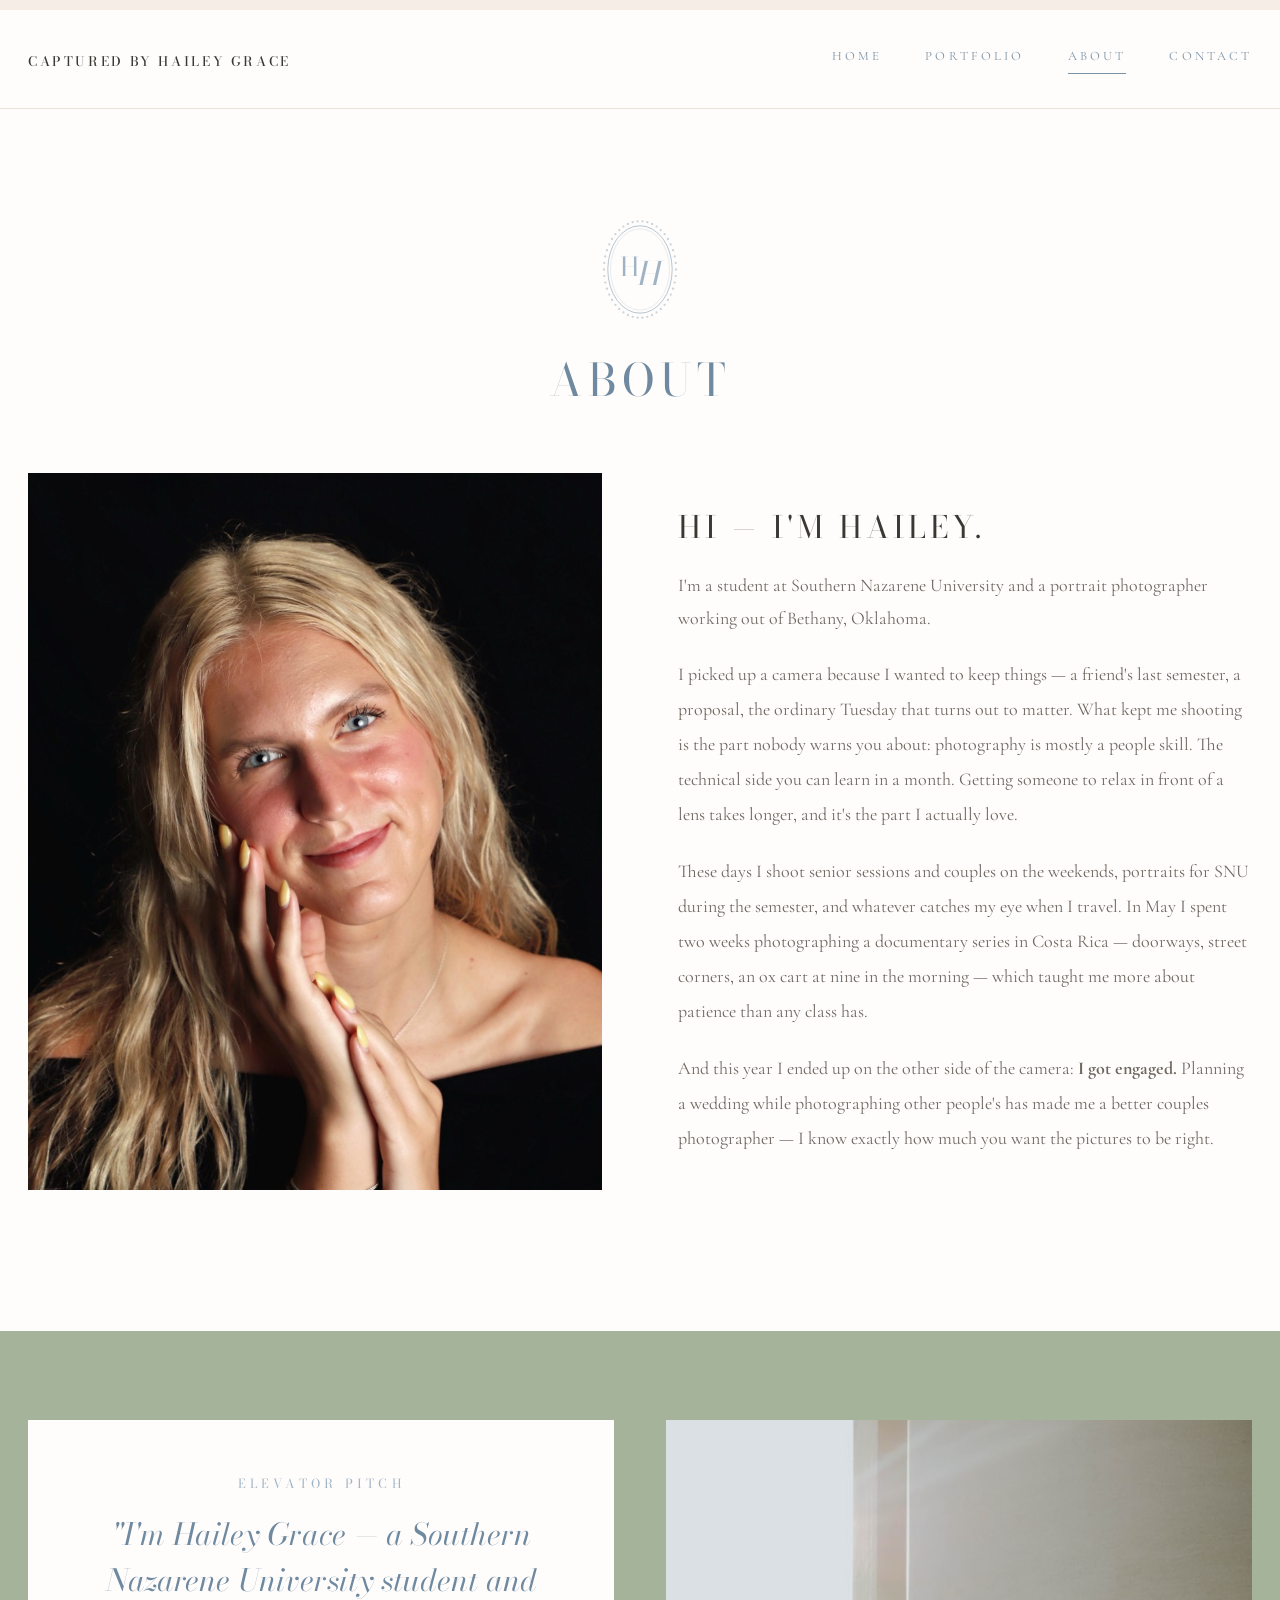
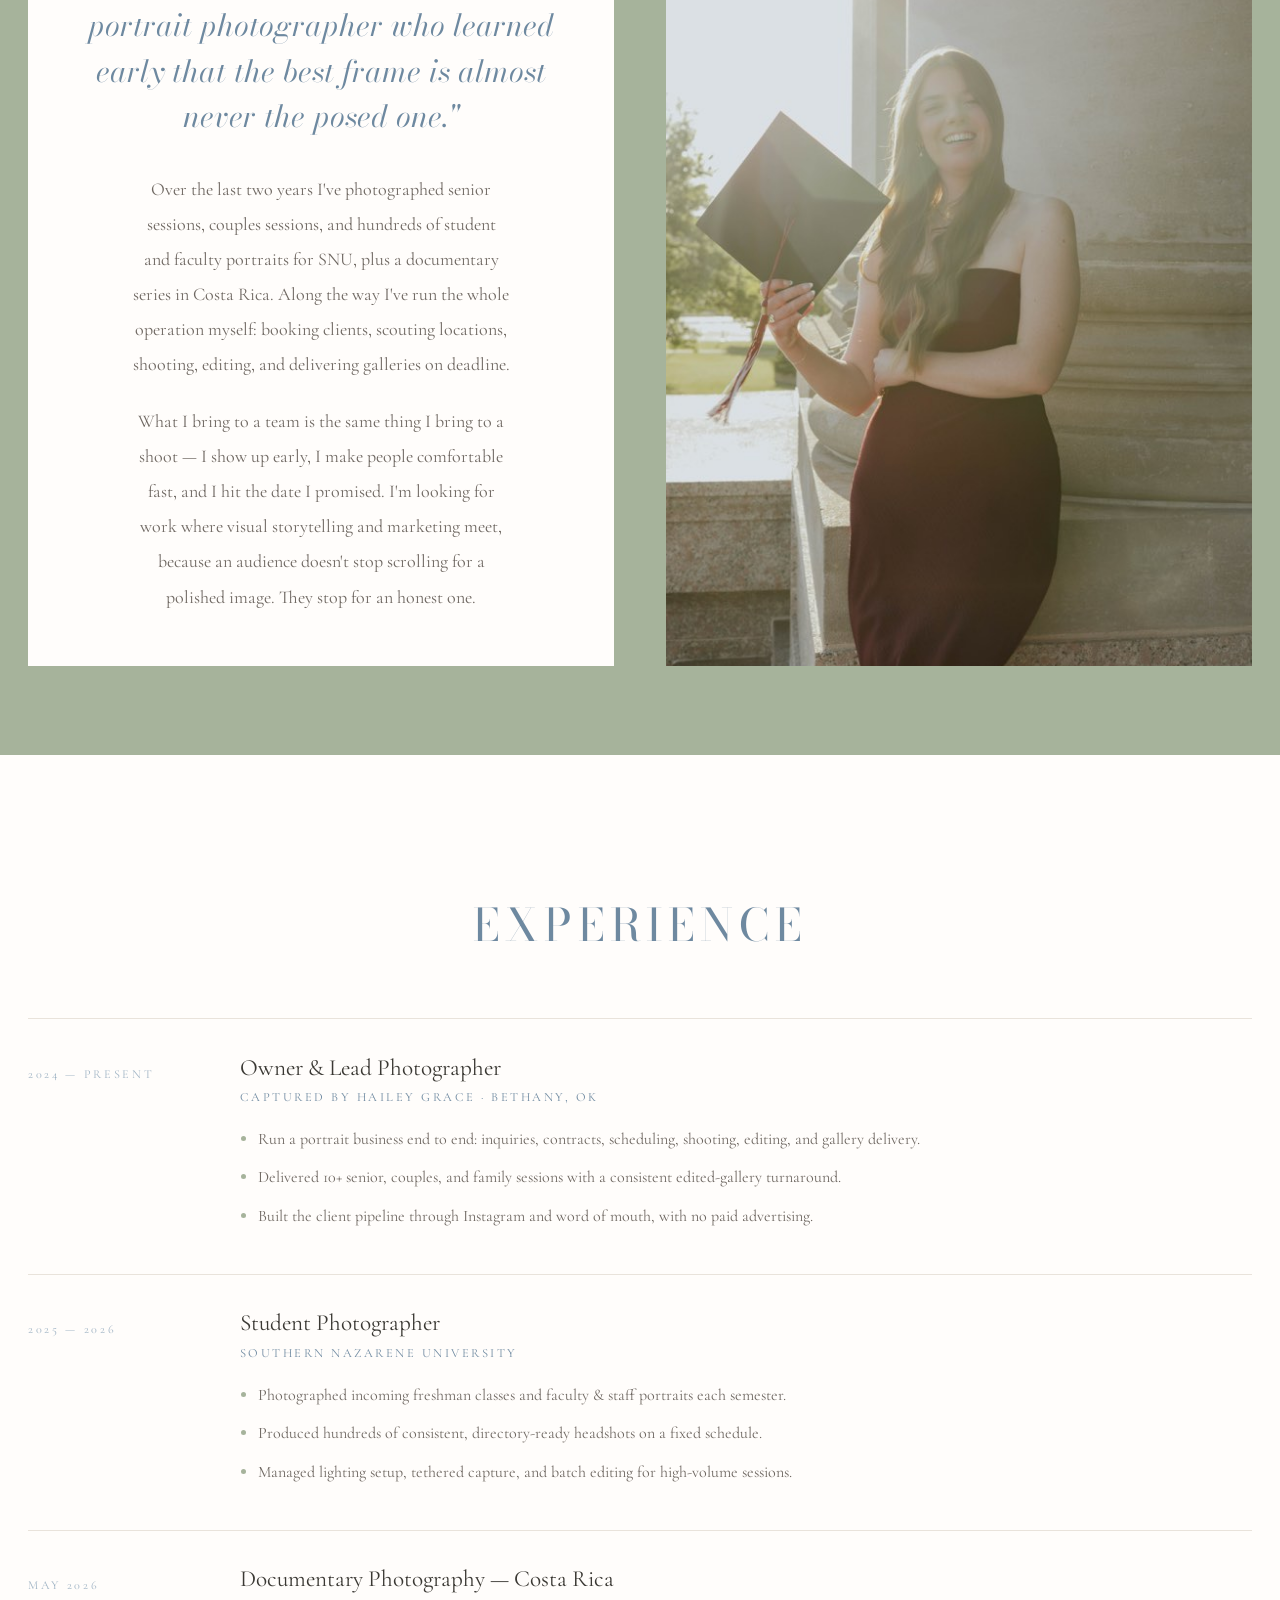
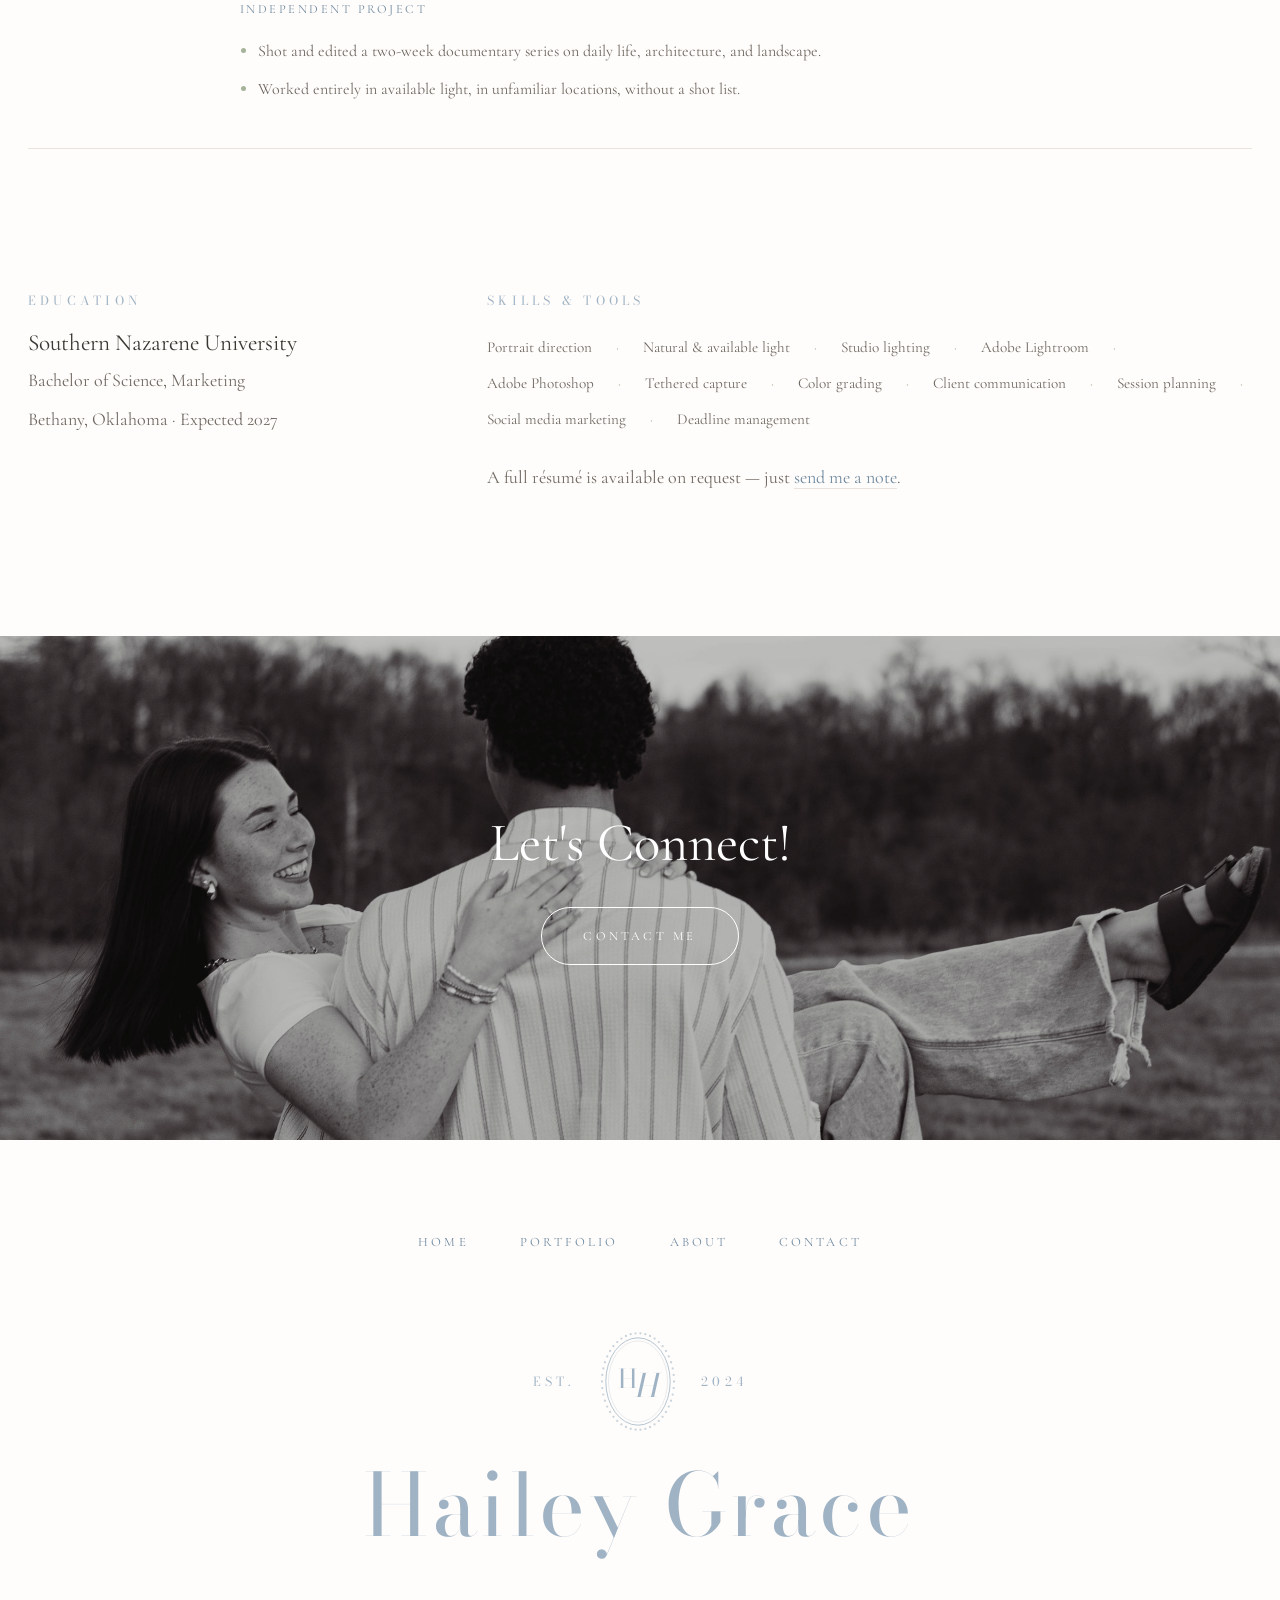
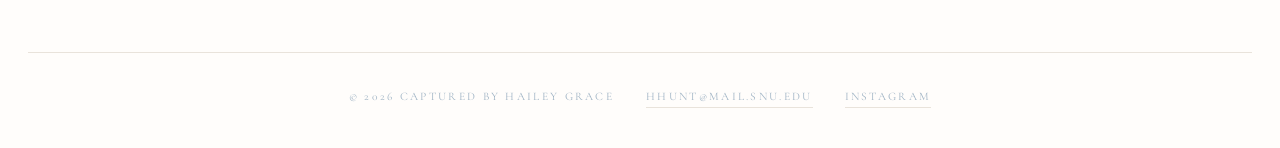
==== commit 9e0d3853: "Add files via upload" ====
--- a/about.html
+++ b/about.html
@@ -26,7 +26,6 @@
       <a href="work.html">Portfolio</a>
       <a href="about.html" aria-current="page">About</a>
       <a href="contact.html">Contact</a>
-      <a href="reports.html">Analytics &amp; Reports</a>
     </nav>
   </div>
 </header>
@@ -205,7 +204,6 @@
       <a href="work.html">Portfolio</a>
       <a href="about.html">About</a>
       <a href="contact.html">Contact</a>
-      <a href="reports.html">Analytics &amp; Reports</a>
     </nav>
     <div class="crest-line">
       <span class="est">Est.</span>
@@ -229,7 +227,6 @@
   </div>
 </footer>
 <script>document.getElementById("year").textContent = new Date().getFullYear();</script>
-<script src="js/analytics.js"></script>
 <script src="js/main.js"></script>
 </body>
 </html>
